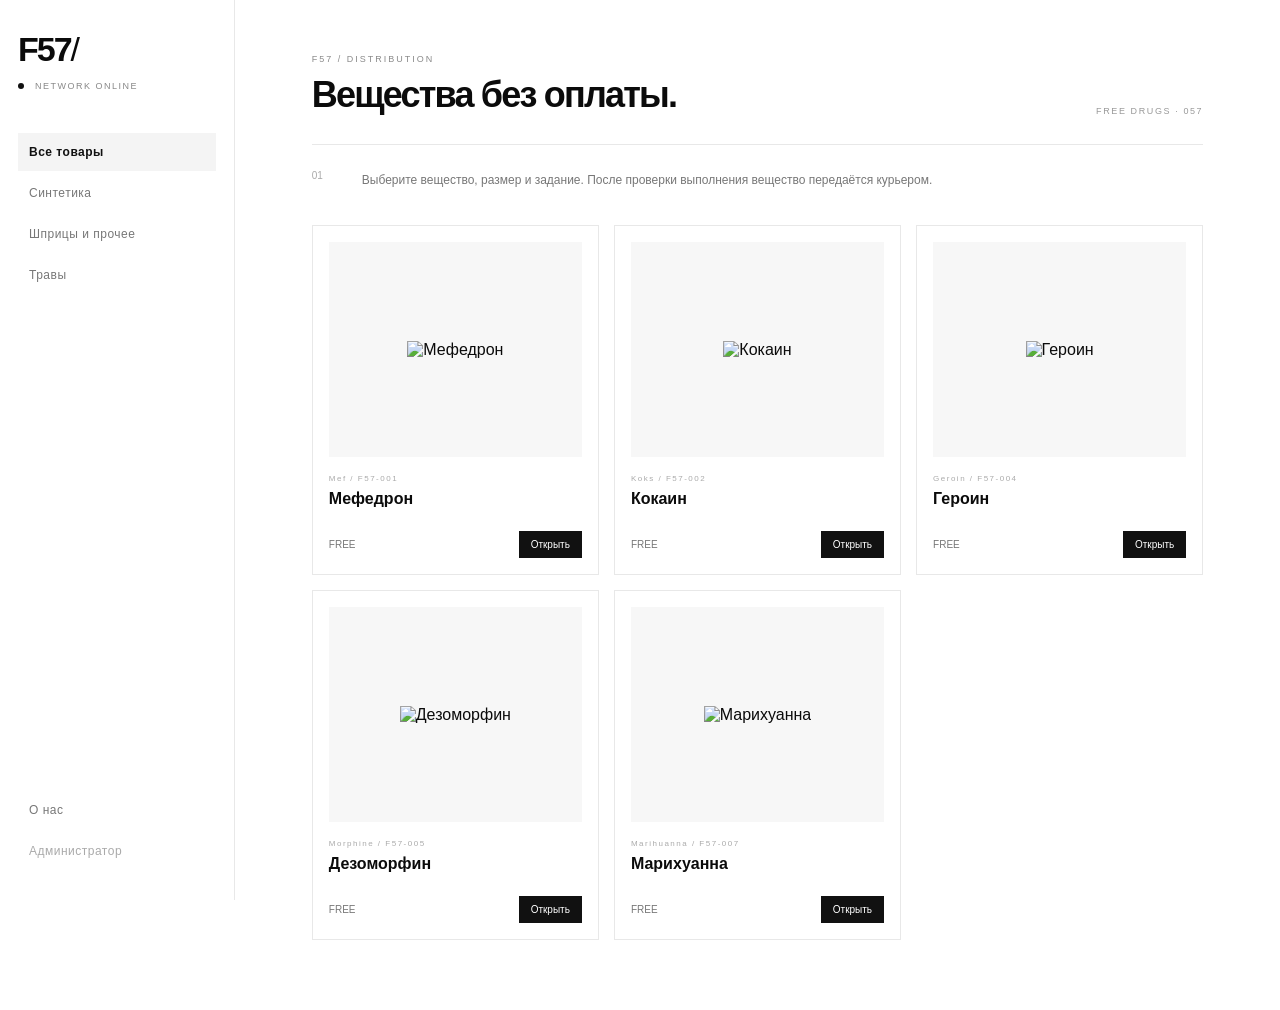
==== admin.html @ 2b896572 "Add files via upload" ====
<!doctype html>
<html lang="ru">
<head><meta charset="UTF-8"><meta name="viewport" content="width=device-width,initial-scale=1"><title>F57 / Admin</title><link rel="stylesheet" href="style.css"></head>
<body class="admin-page">
  <aside class="sidebar"><div class="brand">F57<span>/</span></div><div class="status"><i></i> CONTROL ONLINE</div><nav><button class="nav-item active">Заказы</button><button id="logout" class="nav-item">Выйти</button></nav><div class="sidebar-bottom"><span class="eyebrow">ADMIN MODE</span></div></aside>
  <main class="main">
    <header class="topbar"><div><p class="eyebrow">F57 / CONTROL</p><h1>Заявки</h1></div><div id="count" class="top-meta"></div></header>
    <section class="admin-layout"><div id="orders" class="orders"></div><div class="admin-map"><div class="map-admin-head"><span>MAP / DELIVERY POINT</span><span id="adminPoint">—</span></div><div id="adminMapWrap" class="map-wrap"><div id="adminMapStage" class="map-stage"><img id="adminMap" src="assets/gta-map.png" alt="GTA V map"><div id="adminMarker" class="map-marker hidden"></div></div></div></div></section>
  </main>
  <script src="admin.js"></script>
</body>
</html>
---- style.css ----
*{box-sizing:border-box}html,body{margin:0;min-height:100%;font-family:Inter,Arial,sans-serif;background:#fff;color:#0b0b0b}button,input{font:inherit}button{cursor:pointer}.sidebar{position:fixed;inset:0 auto 0 0;width:235px;border-right:1px solid #e8e8e8;padding:30px 18px;display:flex;flex-direction:column;background:#fff;z-index:10}.brand{font-size:34px;font-weight:800;letter-spacing:-2px}.brand span{font-weight:400}.status{font-size:9px;letter-spacing:1.5px;color:#888;margin:12px 0 42px}.status i{display:inline-block;width:6px;height:6px;border-radius:50%;background:#111;margin-right:7px}nav,.sidebar-bottom{display:flex;flex-direction:column;gap:3px}.sidebar-bottom{margin-top:auto}.nav-item{border:0;background:transparent;text-align:left;padding:12px 11px;color:#777;font-size:12px;letter-spacing:.5px}.nav-item:hover,.nav-item.active{background:#f4f4f4;color:#111}.nav-item.active{font-weight:700}.nav-item.muted{color:#aaa}.main{margin-left:235px;padding:54px 6vw 70px}.topbar{display:flex;justify-content:space-between;align-items:flex-end;border-bottom:1px solid #e8e8e8;padding-bottom:28px}.eyebrow{font-size:9px;letter-spacing:2px;color:#8a8a8a;margin:0 0 10px}.topbar h1{font-size:36px;letter-spacing:-1.8px;margin:0;font-weight:600}.top-meta{font-size:9px;letter-spacing:1.6px;color:#999}.notice{display:grid;grid-template-columns:40px 1fr;gap:10px;padding:25px 0 35px;max-width:720px}.notice span{font-size:10px;color:#aaa}.notice p{font-size:12px;line-height:1.7;color:#777;margin:0}.products-grid{display:grid;grid-template-columns:repeat(3,minmax(0,1fr));gap:15px}.product-card{border:1px solid #e8e8e8;min-height:350px;padding:16px;transition:.2s;display:flex;flex-direction:column}.product-card:hover{border-color:#111;transform:translateY(-2px)}.product-img{height:215px;background:#f7f7f7;display:grid;place-items:center;margin-bottom:17px}.product-img img{max-width:82%;max-height:190px;object-fit:contain}.card-category{font-size:8px;letter-spacing:1.5px;color:#aaa}.product-card h3{font-size:16px;margin:7px 0 4px;font-weight:600}.card-foot{margin-top:auto;display:flex;justify-content:space-between;align-items:center}.free-label{font-size:10px;color:#777}.open-btn{border:0;background:#111;color:#fff;padding:8px 12px;font-size:10px}.modal{display:none;position:fixed;inset:0;z-index:50;align-items:center;justify-content:center}.modal.active{display:flex}.modal-overlay{position:absolute;inset:0;background:rgba(0,0,0,.42);backdrop-filter:blur(3px)}.modal-card{position:relative;background:#fff;z-index:1;width:min(900px,92vw);max-height:92vh;overflow:auto;box-shadow:0 20px 70px rgba(0,0,0,.2)}.narrow{width:min(520px,92vw);padding:34px}.close-modal{position:absolute;right:17px;top:13px;border:0;background:transparent;font-size:25px;font-weight:200}.product-detail{display:grid;grid-template-columns:44% 56%;min-height:560px}.detail-image{background:#f7f7f7;display:grid;place-items:center}.detail-image img{width:80%;height:80%;object-fit:contain}.detail-content{padding:45px}.detail-content h2,.narrow h2,.map-card h2{font-size:28px;letter-spacing:-1px;margin:0 0 14px}.muted-text{font-size:12px;line-height:1.7;color:#777}.specs{margin:25px 0;border-top:1px solid #eee}.spec{display:flex;justify-content:space-between;border-bottom:1px solid #eee;padding:10px 0;font-size:11px}.spec span:first-child{color:#999}.label{font-size:9px;letter-spacing:1.4px;color:#999}.size-options{display:grid;grid-template-columns:repeat(3,1fr);gap:7px}.size-btn{border:1px solid #ddd;background:#fff;padding:11px 5px;font-size:10px}.size-btn.active{background:#111;color:#fff;border-color:#111}.task-preview{margin:15px 0 18px;padding:13px;background:#f7f7f7}.task-preview span{display:block;font-size:8px;color:#999;letter-spacing:1.2px;margin-bottom:7px}.task-preview strong{font-size:11px;font-weight:500;line-height:1.5}.primary-btn{width:100%;border:0;background:#111;color:#fff;padding:13px;font-size:10px;letter-spacing:.7px}.primary-btn:disabled{background:#ddd;cursor:not-allowed}.map-card{width:min(1100px,95vw);padding:22px}.map-head,.map-footer{display:flex;justify-content:space-between;align-items:center;padding:5px 10px 16px}.selected-location{font-size:10px;color:#777}.map-wrap{position:relative;height:min(68vh,650px);overflow:hidden;background:#17191b;border:1px solid #ddd;touch-action:none}.map-stage{position:absolute;left:50%;top:50%;transform:translate(-50%,-50%);transform-origin:center center}.map-stage img{display:block;width:auto;height:auto;max-width:none;user-select:none;-webkit-user-drag:none}.map-marker{position:absolute;width:18px;height:18px;border:3px solid #fff;border-radius:50%;background:#111;box-shadow:0 0 0 5px rgba(255,255,255,.4);transform:translate(-50%,-50%)}.hidden{display:none}.map-help{position:absolute;left:12px;bottom:12px;background:rgba(255,255,255,.9);padding:8px 10px;font-size:9px;color:#666}.zoom-controls{position:absolute;right:12px;top:12px;display:flex;flex-direction:column}.zoom-controls button{width:34px;height:34px;border:1px solid #ddd;background:#fff;font-size:18px}.map-footer{padding:15px 10px 3px}.map-footer p{font-size:10px;color:#999}.map-footer .primary-btn{width:auto;padding:12px 24px}.summary{border-top:1px solid #eee;border-bottom:1px solid #eee;padding:14px 0;margin:20px 0;font-size:11px;line-height:1.8}.narrow form{display:flex;flex-direction:column;gap:9px}.narrow label{font-size:9px;letter-spacing:1px;color:#777}.narrow label span{float:right;color:#aaa;letter-spacing:0}.narrow input[type=text],.narrow input[type=password],.narrow input:not([type]){border:1px solid #ddd;padding:12px;outline:none}.narrow input:focus{border-color:#111}.check{display:flex!important;gap:8px;align-items:flex-start;letter-spacing:0!important;font-size:10px!important;color:#555!important;margin:7px 0}.check input{margin-top:1px}.instructions{background:#f7f7f7;padding:13px;margin:7px 0 10px}.instructions b{font-size:9px;letter-spacing:1px}.instructions p{font-size:10px;line-height:1.6;color:#777;margin:7px 0 0}.success-card{text-align:center}.success-mark{width:44px;height:44px;border:1px solid #111;border-radius:50%;display:grid;place-items:center;margin:0 auto 22px}.order-code{font-family:monospace;background:#f5f5f5;padding:13px;margin:20px 0;font-size:12px}.about-copy{font-size:12px;line-height:1.8;color:#666}.error-text{font-size:10px;color:#a00000;min-height:14px;margin:0}.admin-login input{width:100%;border:1px solid #ddd;padding:13px;outline:none}@media(max-width:900px){.sidebar{position:static;width:100%;height:auto;border-right:0;border-bottom:1px solid #eee}.sidebar-bottom{margin-top:20px}.main{margin-left:0;padding:35px 20px}.products-grid{grid-template-columns:repeat(2,1fr)}}@media(max-width:600px){.products-grid{grid-template-columns:1fr}.topbar{display:block}.top-meta{margin-top:15px}.product-detail{grid-template-columns:1fr}.detail-image{height:280px}.detail-content{padding:28px}.map-head,.map-footer{display:block}.map-footer .primary-btn{margin-top:10px;width:100%}}
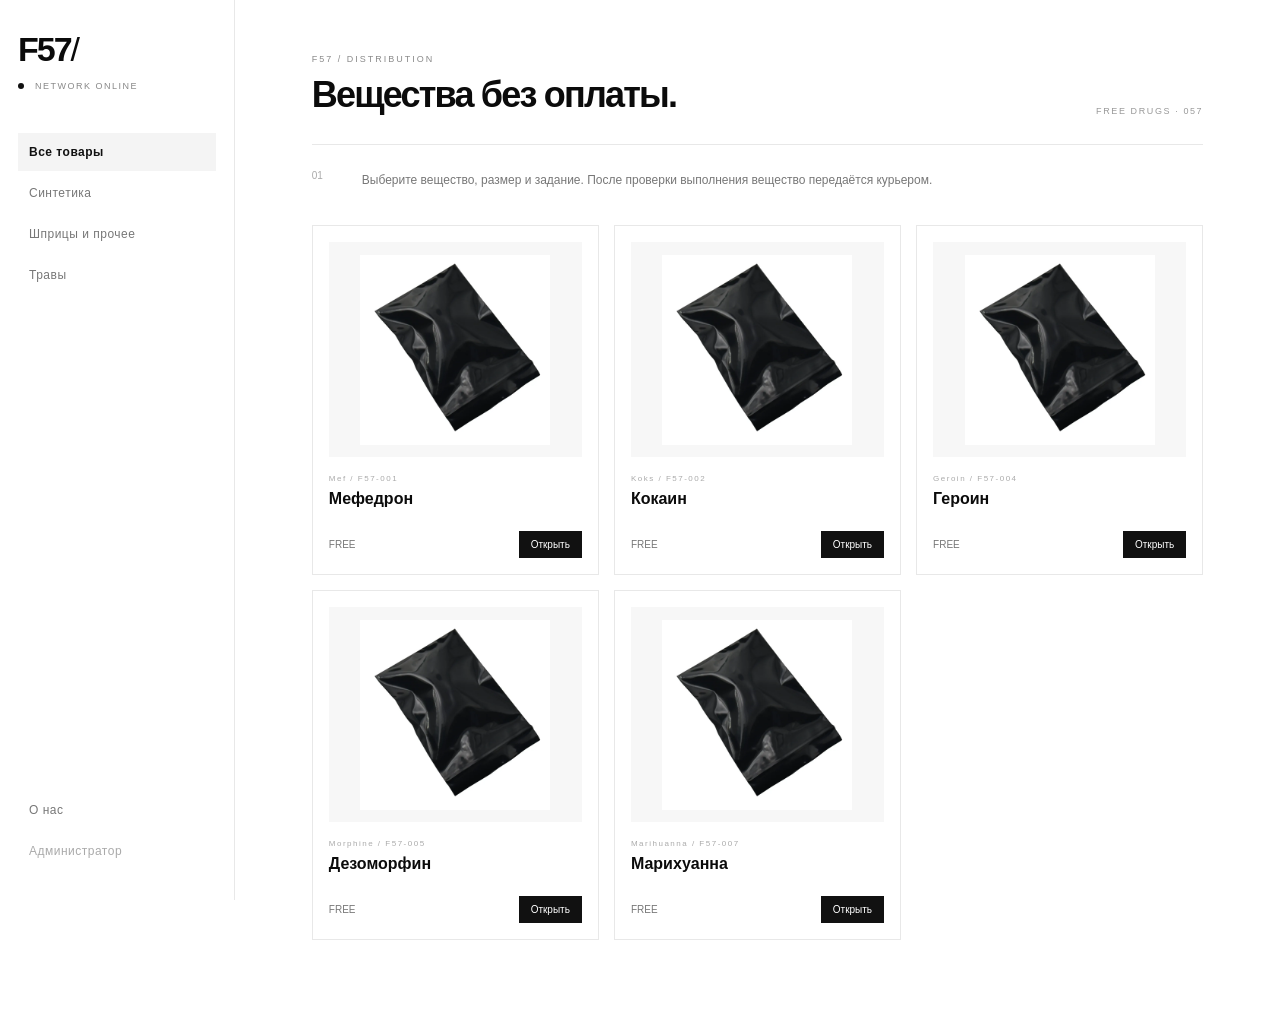
==== commit 5048304e: "Add files via upload" ====
--- a/admin.html
+++ b/admin.html
@@ -5,7 +5,7 @@
   <aside class="sidebar"><div class="brand">F57<span>/</span></div><div class="status"><i></i> CONTROL ONLINE</div><nav><button class="nav-item active">Заказы</button><button id="logout" class="nav-item">Выйти</button></nav><div class="sidebar-bottom"><span class="eyebrow">ADMIN MODE</span></div></aside>
   <main class="main">
     <header class="topbar"><div><p class="eyebrow">F57 / CONTROL</p><h1>Заявки</h1></div><div id="count" class="top-meta"></div></header>
-    <section class="admin-layout"><div id="orders" class="orders"></div><div class="admin-map"><div class="map-admin-head"><span>MAP / DELIVERY POINT</span><span id="adminPoint">—</span></div><div id="adminMapWrap" class="map-wrap"><div id="adminMapStage" class="map-stage"><img id="adminMap" src="assets/gta-map.png" alt="GTA V map"><div id="adminMarker" class="map-marker hidden"></div></div></div></div></section>
+    <section class="admin-layout"><div id="orders" class="orders"></div><div class="admin-map"><div class="map-admin-head"><span>MAP / DELIVERY POINT</span><span id="adminPoint">—</span></div><div id="adminMapWrap" class="map-wrap"><div id="adminMapStage" class="map-stage"><img id="adminMap" src="gta-map.png" alt="GTA V map"><div id="adminMarker" class="map-marker hidden"></div></div></div></div></section>
   </main>
   <script src="admin.js"></script>
 </body>
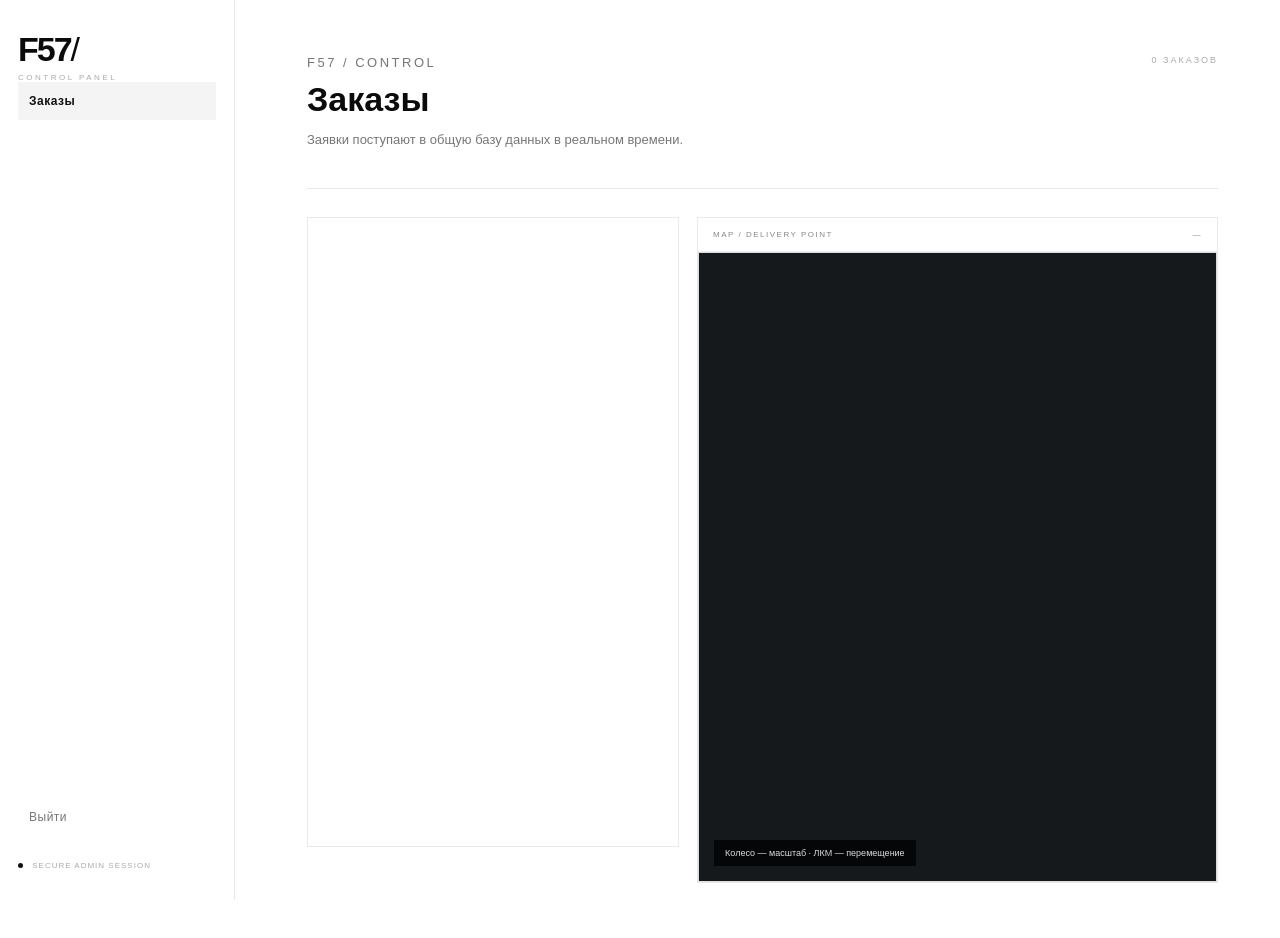
==== commit 5958933d: "Add files via upload" ====
--- a/admin.html
+++ b/admin.html
@@ -1,12 +1 @@
-<!doctype html>
-<html lang="ru">
-<head><meta charset="UTF-8"><meta name="viewport" content="width=device-width,initial-scale=1"><title>F57 / Admin</title><link rel="stylesheet" href="style.css"></head>
-<body class="admin-page">
-  <aside class="sidebar"><div class="brand">F57<span>/</span></div><div class="status"><i></i> CONTROL ONLINE</div><nav><button class="nav-item active">Заказы</button><button id="logout" class="nav-item">Выйти</button></nav><div class="sidebar-bottom"><span class="eyebrow">ADMIN MODE</span></div></aside>
-  <main class="main">
-    <header class="topbar"><div><p class="eyebrow">F57 / CONTROL</p><h1>Заявки</h1></div><div id="count" class="top-meta"></div></header>
-    <section class="admin-layout"><div id="orders" class="orders"></div><div class="admin-map"><div class="map-admin-head"><span>MAP / DELIVERY POINT</span><span id="adminPoint">—</span></div><div id="adminMapWrap" class="map-wrap"><div id="adminMapStage" class="map-stage"><img id="adminMap" src="gta-map.png" alt="GTA V map"><div id="adminMarker" class="map-marker hidden"></div></div></div></div></section>
-  </main>
-  <script src="admin.js"></script>
-</body>
-</html>
+<!doctype html><html lang="ru"><head><meta charset="UTF-8"><meta name="viewport" content="width=device-width,initial-scale=1.0"><title>F57 / Admin</title><link rel="stylesheet" href="style.css"></head><body class="admin-page"><aside class="sidebar"><div class="brand">F57<span>/</span></div><div class="brand-sub">CONTROL PANEL</div><nav class="nav"><button class="nav-item active">Заказы</button></nav><div class="sidebar-bottom"><button id="logout" class="nav-item">Выйти</button><div class="connection"><i></i> SECURE ADMIN SESSION</div></div></aside><main class="content admin-content"><header class="page-header"><div><p class="eyebrow">F57 / CONTROL</p><h1>Заказы</h1><p>Заявки поступают в общую базу данных в реальном времени.</p></div><div id="count" class="header-meta">0 ЗАКАЗОВ</div></header><section class="admin-layout"><div id="orders" class="orders"></div><div class="admin-map"><div class="map-admin-head"><span>MAP / DELIVERY POINT</span><span id="adminPoint">—</span></div><div id="adminMapWrap" class="map-wrap"><div id="adminMapStage" class="map-stage"><img id="adminMap" src="assets/gta-map.png"><div id="adminMarker" class="map-marker hidden"></div></div><div class="map-help">Колесо — масштаб · ЛКМ — перемещение</div></div></div></section></main><script src="https://cdn.jsdelivr.net/npm/@supabase/supabase-js@2"></script><script src="supabase-config.js"></script><script src="admin.js"></script></body></html>
--- a/style.css
+++ b/style.css
@@ -1 +1,5 @@
 *{box-sizing:border-box}html,body{margin:0;min-height:100%;font-family:Inter,Arial,sans-serif;background:#fff;color:#0b0b0b}button,input{font:inherit}button{cursor:pointer}.sidebar{position:fixed;inset:0 auto 0 0;width:235px;border-right:1px solid #e8e8e8;padding:30px 18px;display:flex;flex-direction:column;background:#fff;z-index:10}.brand{font-size:34px;font-weight:800;letter-spacing:-2px}.brand span{font-weight:400}.status{font-size:9px;letter-spacing:1.5px;color:#888;margin:12px 0 42px}.status i{display:inline-block;width:6px;height:6px;border-radius:50%;background:#111;margin-right:7px}nav,.sidebar-bottom{display:flex;flex-direction:column;gap:3px}.sidebar-bottom{margin-top:auto}.nav-item{border:0;background:transparent;text-align:left;padding:12px 11px;color:#777;font-size:12px;letter-spacing:.5px}.nav-item:hover,.nav-item.active{background:#f4f4f4;color:#111}.nav-item.active{font-weight:700}.nav-item.muted{color:#aaa}.main{margin-left:235px;padding:54px 6vw 70px}.topbar{display:flex;justify-content:space-between;align-items:flex-end;border-bottom:1px solid #e8e8e8;padding-bottom:28px}.eyebrow{font-size:9px;letter-spacing:2px;color:#8a8a8a;margin:0 0 10px}.topbar h1{font-size:36px;letter-spacing:-1.8px;margin:0;font-weight:600}.top-meta{font-size:9px;letter-spacing:1.6px;color:#999}.notice{display:grid;grid-template-columns:40px 1fr;gap:10px;padding:25px 0 35px;max-width:720px}.notice span{font-size:10px;color:#aaa}.notice p{font-size:12px;line-height:1.7;color:#777;margin:0}.products-grid{display:grid;grid-template-columns:repeat(3,minmax(0,1fr));gap:15px}.product-card{border:1px solid #e8e8e8;min-height:350px;padding:16px;transition:.2s;display:flex;flex-direction:column}.product-card:hover{border-color:#111;transform:translateY(-2px)}.product-img{height:215px;background:#f7f7f7;display:grid;place-items:center;margin-bottom:17px}.product-img img{max-width:82%;max-height:190px;object-fit:contain}.card-category{font-size:8px;letter-spacing:1.5px;color:#aaa}.product-card h3{font-size:16px;margin:7px 0 4px;font-weight:600}.card-foot{margin-top:auto;display:flex;justify-content:space-between;align-items:center}.free-label{font-size:10px;color:#777}.open-btn{border:0;background:#111;color:#fff;padding:8px 12px;font-size:10px}.modal{display:none;position:fixed;inset:0;z-index:50;align-items:center;justify-content:center}.modal.active{display:flex}.modal-overlay{position:absolute;inset:0;background:rgba(0,0,0,.42);backdrop-filter:blur(3px)}.modal-card{position:relative;background:#fff;z-index:1;width:min(900px,92vw);max-height:92vh;overflow:auto;box-shadow:0 20px 70px rgba(0,0,0,.2)}.narrow{width:min(520px,92vw);padding:34px}.close-modal{position:absolute;right:17px;top:13px;border:0;background:transparent;font-size:25px;font-weight:200}.product-detail{display:grid;grid-template-columns:44% 56%;min-height:560px}.detail-image{background:#f7f7f7;display:grid;place-items:center}.detail-image img{width:80%;height:80%;object-fit:contain}.detail-content{padding:45px}.detail-content h2,.narrow h2,.map-card h2{font-size:28px;letter-spacing:-1px;margin:0 0 14px}.muted-text{font-size:12px;line-height:1.7;color:#777}.specs{margin:25px 0;border-top:1px solid #eee}.spec{display:flex;justify-content:space-between;border-bottom:1px solid #eee;padding:10px 0;font-size:11px}.spec span:first-child{color:#999}.label{font-size:9px;letter-spacing:1.4px;color:#999}.size-options{display:grid;grid-template-columns:repeat(3,1fr);gap:7px}.size-btn{border:1px solid #ddd;background:#fff;padding:11px 5px;font-size:10px}.size-btn.active{background:#111;color:#fff;border-color:#111}.task-preview{margin:15px 0 18px;padding:13px;background:#f7f7f7}.task-preview span{display:block;font-size:8px;color:#999;letter-spacing:1.2px;margin-bottom:7px}.task-preview strong{font-size:11px;font-weight:500;line-height:1.5}.primary-btn{width:100%;border:0;background:#111;color:#fff;padding:13px;font-size:10px;letter-spacing:.7px}.primary-btn:disabled{background:#ddd;cursor:not-allowed}.map-card{width:min(1100px,95vw);padding:22px}.map-head,.map-footer{display:flex;justify-content:space-between;align-items:center;padding:5px 10px 16px}.selected-location{font-size:10px;color:#777}.map-wrap{position:relative;height:min(68vh,650px);overflow:hidden;background:#17191b;border:1px solid #ddd;touch-action:none}.map-stage{position:absolute;left:50%;top:50%;transform:translate(-50%,-50%);transform-origin:center center}.map-stage img{display:block;width:auto;height:auto;max-width:none;user-select:none;-webkit-user-drag:none}.map-marker{position:absolute;width:18px;height:18px;border:3px solid #fff;border-radius:50%;background:#111;box-shadow:0 0 0 5px rgba(255,255,255,.4);transform:translate(-50%,-50%)}.hidden{display:none}.map-help{position:absolute;left:12px;bottom:12px;background:rgba(255,255,255,.9);padding:8px 10px;font-size:9px;color:#666}.zoom-controls{position:absolute;right:12px;top:12px;display:flex;flex-direction:column}.zoom-controls button{width:34px;height:34px;border:1px solid #ddd;background:#fff;font-size:18px}.map-footer{padding:15px 10px 3px}.map-footer p{font-size:10px;color:#999}.map-footer .primary-btn{width:auto;padding:12px 24px}.summary{border-top:1px solid #eee;border-bottom:1px solid #eee;padding:14px 0;margin:20px 0;font-size:11px;line-height:1.8}.narrow form{display:flex;flex-direction:column;gap:9px}.narrow label{font-size:9px;letter-spacing:1px;color:#777}.narrow label span{float:right;color:#aaa;letter-spacing:0}.narrow input[type=text],.narrow input[type=password],.narrow input:not([type]){border:1px solid #ddd;padding:12px;outline:none}.narrow input:focus{border-color:#111}.check{display:flex!important;gap:8px;align-items:flex-start;letter-spacing:0!important;font-size:10px!important;color:#555!important;margin:7px 0}.check input{margin-top:1px}.instructions{background:#f7f7f7;padding:13px;margin:7px 0 10px}.instructions b{font-size:9px;letter-spacing:1px}.instructions p{font-size:10px;line-height:1.6;color:#777;margin:7px 0 0}.success-card{text-align:center}.success-mark{width:44px;height:44px;border:1px solid #111;border-radius:50%;display:grid;place-items:center;margin:0 auto 22px}.order-code{font-family:monospace;background:#f5f5f5;padding:13px;margin:20px 0;font-size:12px}.about-copy{font-size:12px;line-height:1.8;color:#666}.error-text{font-size:10px;color:#a00000;min-height:14px;margin:0}.admin-login input{width:100%;border:1px solid #ddd;padding:13px;outline:none}@media(max-width:900px){.sidebar{position:static;width:100%;height:auto;border-right:0;border-bottom:1px solid #eee}.sidebar-bottom{margin-top:20px}.main{margin-left:0;padding:35px 20px}.products-grid{grid-template-columns:repeat(2,1fr)}}@media(max-width:600px){.products-grid{grid-template-columns:1fr}.topbar{display:block}.top-meta{margin-top:15px}.product-detail{grid-template-columns:1fr}.detail-image{height:280px}.detail-content{padding:28px}.map-head,.map-footer{display:block}.map-footer .primary-btn{margin-top:10px;width:100%}}
+/* Supabase-connected F57 additions */
+.brand-sub{font-size:8px;letter-spacing:2.5px;color:#aaa;margin-top:4px}.connection{font-size:8px;letter-spacing:1px;color:#aaa;margin-top:22px}.connection i{display:inline-block;width:5px;height:5px;border-radius:50%;background:#111;margin-right:6px}.content{margin-left:245px;padding:55px 62px;min-height:100vh}.page-header{display:flex;justify-content:space-between;border-bottom:1px solid #e9e9e9;padding-bottom:28px}.page-header h1{font-size:34px;margin:0 0 9px}.page-header p{font-size:13px;color:#777}.header-meta{font-size:9px;letter-spacing:2px;color:#aaa}.products-grid{display:grid;grid-template-columns:repeat(3,minmax(0,1fr));gap:18px;margin-top:28px}.product-card{border:1px solid #e9e9e9;background:#fff;min-height:360px;cursor:pointer;transition:.2s}.product-card:hover{border-color:#aaa;transform:translateY(-2px)}.product-image{height:245px;background:#f7f7f7;display:flex;align-items:center;justify-content:center}.product-image img{max-width:82%;max-height:82%;object-fit:contain}.product-info{padding:18px;border-top:1px solid #e9e9e9}.product-info small{font-size:9px;color:#aaa;letter-spacing:1.5px;text-transform:uppercase}.product-info h3{font-size:16px;margin:8px 0}.product-info span{font-size:11px;color:#777}.modal{position:fixed;inset:0;background:rgba(255,255,255,.96);display:none;align-items:center;justify-content:center;z-index:100}.modal.active{display:flex}.modal-card{position:relative;width:min(900px,94vw);max-height:92vh;overflow:auto;background:#fff;border:1px solid #ddd;padding:40px}.modal-card.narrow{width:min(530px,94vw)}.close-modal{position:absolute;right:17px;top:13px;background:none;border:0;font-size:27px}.product-detail{display:grid;grid-template-columns:1fr 1fr;gap:42px}.detail-image{height:410px;background:#f7f7f7;display:flex;align-items:center;justify-content:center}.detail-image img{max-width:86%;max-height:86%;object-fit:contain}.eyebrow{font-size:9px;letter-spacing:2.5px;color:#999;text-transform:uppercase}.muted-text{font-size:13px;color:#777;line-height:1.7}.spec{display:flex;justify-content:space-between;padding:10px 0;border-bottom:1px solid #eee;font-size:11px}.spec span:first-child{color:#999}.size-options{display:flex;gap:7px}.size-option{border:1px solid #ddd;background:#fff;padding:10px 14px;font-size:11px}.size-option.active{background:#111;color:#fff;border-color:#111}.task-preview{margin:16px 0 20px;padding:13px;background:#f7f7f7}.task-preview span{display:block;font-size:8px;letter-spacing:1.5px;color:#999;margin-bottom:7px}.task-preview strong{font-size:12px;line-height:1.5}.primary-btn{border:1px solid #111;background:#111;color:#fff;padding:13px 18px;font-size:11px;letter-spacing:1px;text-transform:uppercase}.map-card{width:min(1250px,96vw);padding:24px}.map-head,.map-footer,.map-admin-head{display:flex;justify-content:space-between;align-items:center}.map-head h2{margin:5px 0;font-size:22px}.selected-location{font-size:10px;color:#777}.map-wrap{position:relative;height:min(70vh,760px);overflow:hidden;background:#15191c;touch-action:none;margin-top:16px}.map-stage{position:absolute;left:50%;top:50%;transform-origin:center center;will-change:transform}.map-stage img{display:block;width:1536px;height:2048px;user-select:none;-webkit-user-drag:none}.map-marker{position:absolute;width:20px;height:20px;border:3px solid #fff;background:#111;border-radius:50%;transform:translate(-50%,-50%);box-shadow:0 0 0 7px rgba(255,255,255,.25);z-index:4}.map-marker:after{content:'';position:absolute;width:5px;height:5px;background:#fff;border-radius:50%;left:50%;top:50%;transform:translate(-50%,-50%)}.hidden{display:none}.map-help{position:absolute;left:15px;bottom:15px;background:rgba(0,0,0,.75);color:#ddd;padding:8px 11px;font-size:9px}.zoom-controls{position:absolute;right:15px;bottom:15px;display:flex;flex-direction:column}.zoom-controls button{width:36px;height:36px;border:1px solid #444;background:#111;color:#fff;font-size:18px}.map-footer{padding-top:15px}.map-footer p{font-size:10px;color:#999}.summary{display:flex;flex-direction:column;gap:8px;background:#f7f7f7;padding:15px;margin:18px 0}.summary span{font-size:11px;color:#777}.modal form{display:flex;flex-direction:column;gap:10px}.modal label{font-size:10px;letter-spacing:1px;color:#777;text-transform:uppercase}.modal label span{float:right;color:#aaa}.modal input{border:0;border-bottom:1px solid #ccc;padding:12px 0;outline:0;font-size:13px}.check{display:flex;gap:8px;align-items:flex-start;text-transform:none!important;letter-spacing:0!important;font-size:11px!important}.check input{margin-top:2px}.instructions{background:#f7f7f7;padding:13px;font-size:11px;color:#777;line-height:1.6}.instructions b{color:#111}.success-card{text-align:center}.success-mark{font-size:42px}.order-code{font:14px Consolas,monospace;margin:20px 0}.about-copy{font-size:13px;color:#777;line-height:1.8}.admin-login input{margin:20px 0}.error-text{color:#c22;font-size:10px;min-height:15px}.admin-layout{display:grid;grid-template-columns:minmax(340px,1fr) minmax(420px,1.4fr);gap:18px;margin-top:28px}.orders{border:1px solid #e9e9e9;max-height:70vh;overflow:auto}.order-row{width:100%;border:0;border-bottom:1px solid #eee;background:#fff;text-align:left;padding:16px;display:grid;grid-template-columns:1fr 1.2fr auto;gap:15px}.order-row:hover,.order-row.selected{background:#f6f6f6}.order-row b{display:block;font-size:11px;color:#111}.order-row small{display:block;font-size:9px;color:#999;margin-top:5px}.order-status{font-size:8px;letter-spacing:1px;align-self:center}.empty{padding:30px;color:#999;font-size:12px}.admin-map{border:1px solid #e9e9e9}.map-admin-head{padding:12px 15px;font-size:8px;letter-spacing:1.5px;color:#888;border-bottom:1px solid #eee}.admin-map .map-wrap{margin:0;height:70vh}.admin-map .map-stage img{width:1536px;height:2048px}.admin-content .page-header{align-items:flex-start}
+@media(max-width:900px){.sidebar{width:190px}.content{margin-left:190px;padding:35px 25px}.products-grid{grid-template-columns:repeat(2,1fr)}.admin-layout{grid-template-columns:1fr}.admin-map .map-wrap{height:55vh}}
+@media(max-width:650px){.sidebar{position:static;width:100%;height:auto;padding:18px;border-right:0;border-bottom:1px solid #eee}.nav{display:flex;flex-wrap:wrap}.nav-item{width:auto}.sidebar-bottom{display:flex;flex-wrap:wrap}.content{margin-left:0;padding:25px 18px}.products-grid{grid-template-columns:1fr}.product-detail{grid-template-columns:1fr}.detail-image{height:280px}.map-card{width:100vw;height:100vh}.map-wrap{height:70vh}}
